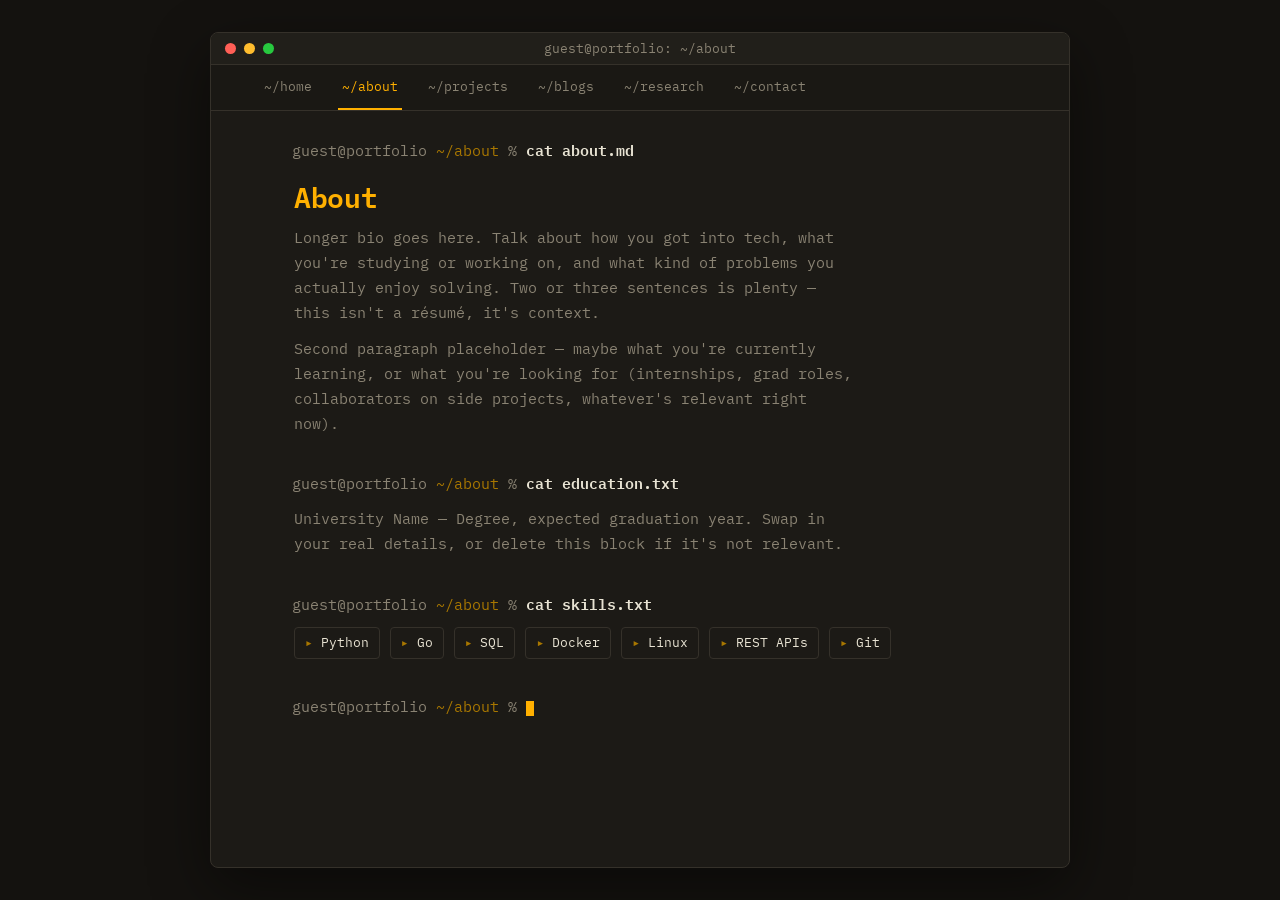
==== about.html @ 6da79bfa "Initial commit" ====
<!DOCTYPE html>
<html lang="en">
<head>
<meta charset="UTF-8">
<meta name="viewport" content="width=device-width, initial-scale=1.0">
<title>About - guest@portfolio</title>
<link rel="stylesheet" href="css/style.css">
</head>
<body data-page="about">

<div class="terminal">

  <div class="titlebar">
    <div class="dots"><span class="dot red"></span><span class="dot yellow"></span><span class="dot green"></span></div>
    <div class="titlebar-name">guest@portfolio: ~/about</div>
  </div>

  <nav class="nav">
    <div class="nav-inner">
      <a class="nav-link" data-page="home" href="index.html">~/home</a>
      <a class="nav-link" data-page="about" href="about.html">~/about</a>
      <a class="nav-link" data-page="projects" href="projects.html">~/projects</a>
      <a class="nav-link" data-page="blogs" href="blogs.html">~/blogs</a>
      <a class="nav-link" data-page="research" href="research.html">~/research</a>
      <a class="nav-link" data-page="contact" href="contact.html">~/contact</a>
    </div>
  </nav>

  <div class="screen">

    <section class="block">
      <p class="prompt">guest@portfolio <span class="path">~/about</span> % <span class="cmd">cat about.md</span></p>
      <div class="output">
        <h1 class="name">About</h1>
        <p class="bio">
          Longer bio goes here. Talk about how you got into tech, what you're
          studying or working on, and what kind of problems you actually enjoy
          solving. Two or three sentences is plenty — this isn't a résumé,
          it's context.
        </p>
        <p class="bio">
          Second paragraph placeholder — maybe what you're currently learning,
          or what you're looking for (internships, grad roles, collaborators
          on side projects, whatever's relevant right now).
        </p>
      </div>
    </section>

    <section class="block">
      <p class="prompt">guest@portfolio <span class="path">~/about</span> % <span class="cmd">cat education.txt</span></p>
      <div class="output">
        <p class="bio">
          University Name — Degree, expected graduation year. Swap in your
          real details, or delete this block if it's not relevant.
        </p>
      </div>
    </section>

    <section class="block">
      <p class="prompt">guest@portfolio <span class="path">~/about</span> % <span class="cmd">cat skills.txt</span></p>
      <div class="output">
        <ul class="skills-list">
          <li>Python</li>
          <li>Go</li>
          <li>SQL</li>
          <li>Docker</li>
          <li>Linux</li>
          <li>REST APIs</li>
          <li>Git</li>
        </ul>
      </div>
    </section>

    <p class="prompt end-prompt">guest@portfolio <span class="path">~/about</span> % <span class="cursor">&nbsp;</span></p>

  </div>
</div>

<script src="js/data.js"></script>
<script src="js/script.js"></script>
</body>
</html>
---- css/style.css ----
@import url('https://fonts.googleapis.com/css2?family=IBM+Plex+Mono:wght@400;500;600&display=swap');

:root {
  --bg: #14120f;
  --panel: #1c1a16;
  --border: #35312a;
  --text: #e8e3d3;
  --dim: #8a8373;
  --amber: #ffb000;
  --amber-dim: #a87700;
  --red: #ff5f56;
  --yellow: #ffbd2e;
  --green: #27c93f;
  --max-width: 760px;
}

* { box-sizing: border-box; }

html, body {
  margin: 0;
  padding: 0;
  background: var(--bg);
  color: var(--text);
  font-family: 'IBM Plex Mono', 'Courier New', monospace;
  font-size: 15px;
  line-height: 1.65;
}

body {
  min-height: 100vh;
  padding: 32px 16px;
  display: flex;
  justify-content: center;
}

.terminal {
  width: 100%;
  max-width: 860px;
  background: var(--panel);
  border: 1px solid var(--border);
  border-radius: 8px;
  overflow: hidden;
  box-shadow: 0 20px 60px rgba(0,0,0,0.45);
}

/* Title bar */
.titlebar {
  display: flex;
  align-items: center;
  padding: 10px 14px;
  background: #211f1a;
  border-bottom: 1px solid var(--border);
  position: relative;
}

.dots { display: flex; gap: 8px; }

.dot { width: 11px; height: 11px; border-radius: 50%; display: inline-block; }
.dot.red { background: var(--red); }
.dot.yellow { background: var(--yellow); }
.dot.green { background: var(--green); }

.titlebar-name {
  position: absolute;
  left: 50%;
  transform: translateX(-50%);
  color: var(--dim);
  font-size: 13px;
}

/* Nav bar — styled like terminal paths */
.nav {
  background: #1a1814;
  border-bottom: 1px solid var(--border);
  padding: 0 32px;
}

.nav-inner {
  max-width: var(--max-width);
  margin: 0 auto;
  display: flex;
  flex-wrap: wrap;
  gap: 4px;
}

.nav-link {
  color: var(--dim);
  text-decoration: none;
  font-size: 13px;
  padding: 11px 4px;
  margin-right: 18px;
  border-bottom: 2px solid transparent;
}

.nav-link:hover,
.nav-link:focus-visible {
  color: var(--text);
}

.nav-link.active {
  color: var(--amber);
  border-bottom-color: var(--amber);
}

/* Screen */
.screen {
  padding: 28px 32px 40px;
  max-width: var(--max-width);
  margin: 0 auto;
}

.line.boot {
  color: var(--dim);
  font-size: 13px;
  margin: 0 0 28px;
}

.block { margin-bottom: 36px; }

.prompt {
  margin: 0 0 10px;
  color: var(--dim);
}

.prompt .path { color: var(--amber-dim); }
.prompt .cmd { color: var(--text); font-weight: 600; }

.output { padding-left: 2px; }

/* whoami / intro block */
.name {
  margin: 0 0 6px;
  font-size: 28px;
  font-weight: 600;
  color: var(--amber);
  letter-spacing: -0.01em;
}

.tagline {
  margin: 0 0 16px;
  color: var(--text);
  font-size: 15px;
}

.bio {
  margin: 0;
  color: var(--dim);
  max-width: 62ch;
}

.bio + .bio { margin-top: 12px; }

.inline-link {
  color: var(--text);
  border-bottom: 1px dotted var(--dim);
  text-decoration: none;
}

.inline-link:hover,
.inline-link:focus-visible {
  color: var(--amber);
  border-color: var(--amber);
}

/* directory listing (Home page nav-as-content) */
.dirlisting {
  margin: 0;
  font-family: inherit;
  font-size: 14px;
  white-space: pre-wrap;
}

.dirlisting a {
  color: var(--text);
  text-decoration: none;
}

.dirlisting a:hover,
.dirlisting a:focus-visible {
  color: var(--amber);
}

.dirlisting .perm { color: var(--dim); }
.dirlisting .dirname { color: var(--amber); }
.dirlisting .filename { color: var(--text); }
.dirlisting .hint { color: var(--dim); }

/* skills list (About page) */
.skills-list {
  list-style: none;
  margin: 0;
  padding: 0;
  display: flex;
  flex-wrap: wrap;
  gap: 8px 10px;
}

.skills-list li {
  border: 1px solid var(--border);
  color: var(--text);
  padding: 4px 10px;
  border-radius: 4px;
  font-size: 13px;
}

.skills-list li::before {
  content: "▸ ";
  color: var(--amber-dim);
}

/* generic entry list (projects / blogs / research) */
.entries-grid {
  display: grid;
  grid-template-columns: 1fr;
  gap: 14px;
}

.entry-card {
  border: 1px solid var(--border);
  border-radius: 6px;
  padding: 16px 18px;
  background: #191713;
}

.entry-card .entry-header {
  display: flex;
  justify-content: space-between;
  align-items: baseline;
  gap: 12px;
  flex-wrap: wrap;
}

.entry-card .entry-name {
  color: var(--amber);
  font-weight: 600;
  font-size: 15px;
}

.entry-card .entry-meta {
  color: var(--dim);
  font-size: 12px;
}

.entry-card .entry-desc {
  color: var(--dim);
  margin: 8px 0 10px;
  font-size: 14px;
}

.entry-footer {
  display: flex;
  justify-content: space-between;
  align-items: center;
  flex-wrap: wrap;
  gap: 8px;
}

.entry-tags {
  display: flex;
  flex-wrap: wrap;
  gap: 6px;
}

.entry-tags span {
  font-size: 12px;
  color: var(--amber-dim);
  border: 1px solid var(--border);
  padding: 2px 8px;
  border-radius: 3px;
}

.entry-links a {
  color: var(--dim);
  font-size: 13px;
  margin-left: 12px;
  text-decoration: none;
  border-bottom: 1px dotted var(--dim);
}

.entry-links a:first-child { margin-left: 0; }

.entry-links a:hover,
.entry-links a:focus-visible {
  color: var(--amber);
  border-color: var(--amber);
}

/* contact list */
.contact-list {
  list-style: none;
  margin: 0;
  padding: 0;
}

.contact-list li {
  margin-bottom: 6px;
}

.contact-list .key {
  color: var(--dim);
  display: inline-block;
  width: 90px;
}

.contact-list a {
  color: var(--text);
  text-decoration: none;
  border-bottom: 1px dotted var(--dim);
}

.contact-list a:hover,
.contact-list a:focus-visible {
  color: var(--amber);
  border-color: var(--amber);
}

/* live prompt + cursor */
.end-prompt { margin-top: 8px; }

.cursor {
  display: inline-block;
  width: 8px;
  height: 15px;
  background: var(--amber);
  vertical-align: text-bottom;
  animation: blink 1s steps(1) infinite;
}

@keyframes blink {
  50% { opacity: 0; }
}

@media (prefers-reduced-motion: reduce) {
  .cursor { animation: none; }
}

/* focus visibility */
a:focus-visible {
  outline: 1px solid var(--amber);
  outline-offset: 2px;
}

/* responsive */
@media (max-width: 600px) {
  .screen { padding: 22px 18px 32px; }
  .nav { padding: 0 18px; }
  .nav-link { margin-right: 12px; }
  .name { font-size: 22px; }
  .titlebar-name { font-size: 12px; }
  .contact-list .key { width: 76px; }
  .entry-footer { flex-direction: column; align-items: flex-start; }
}
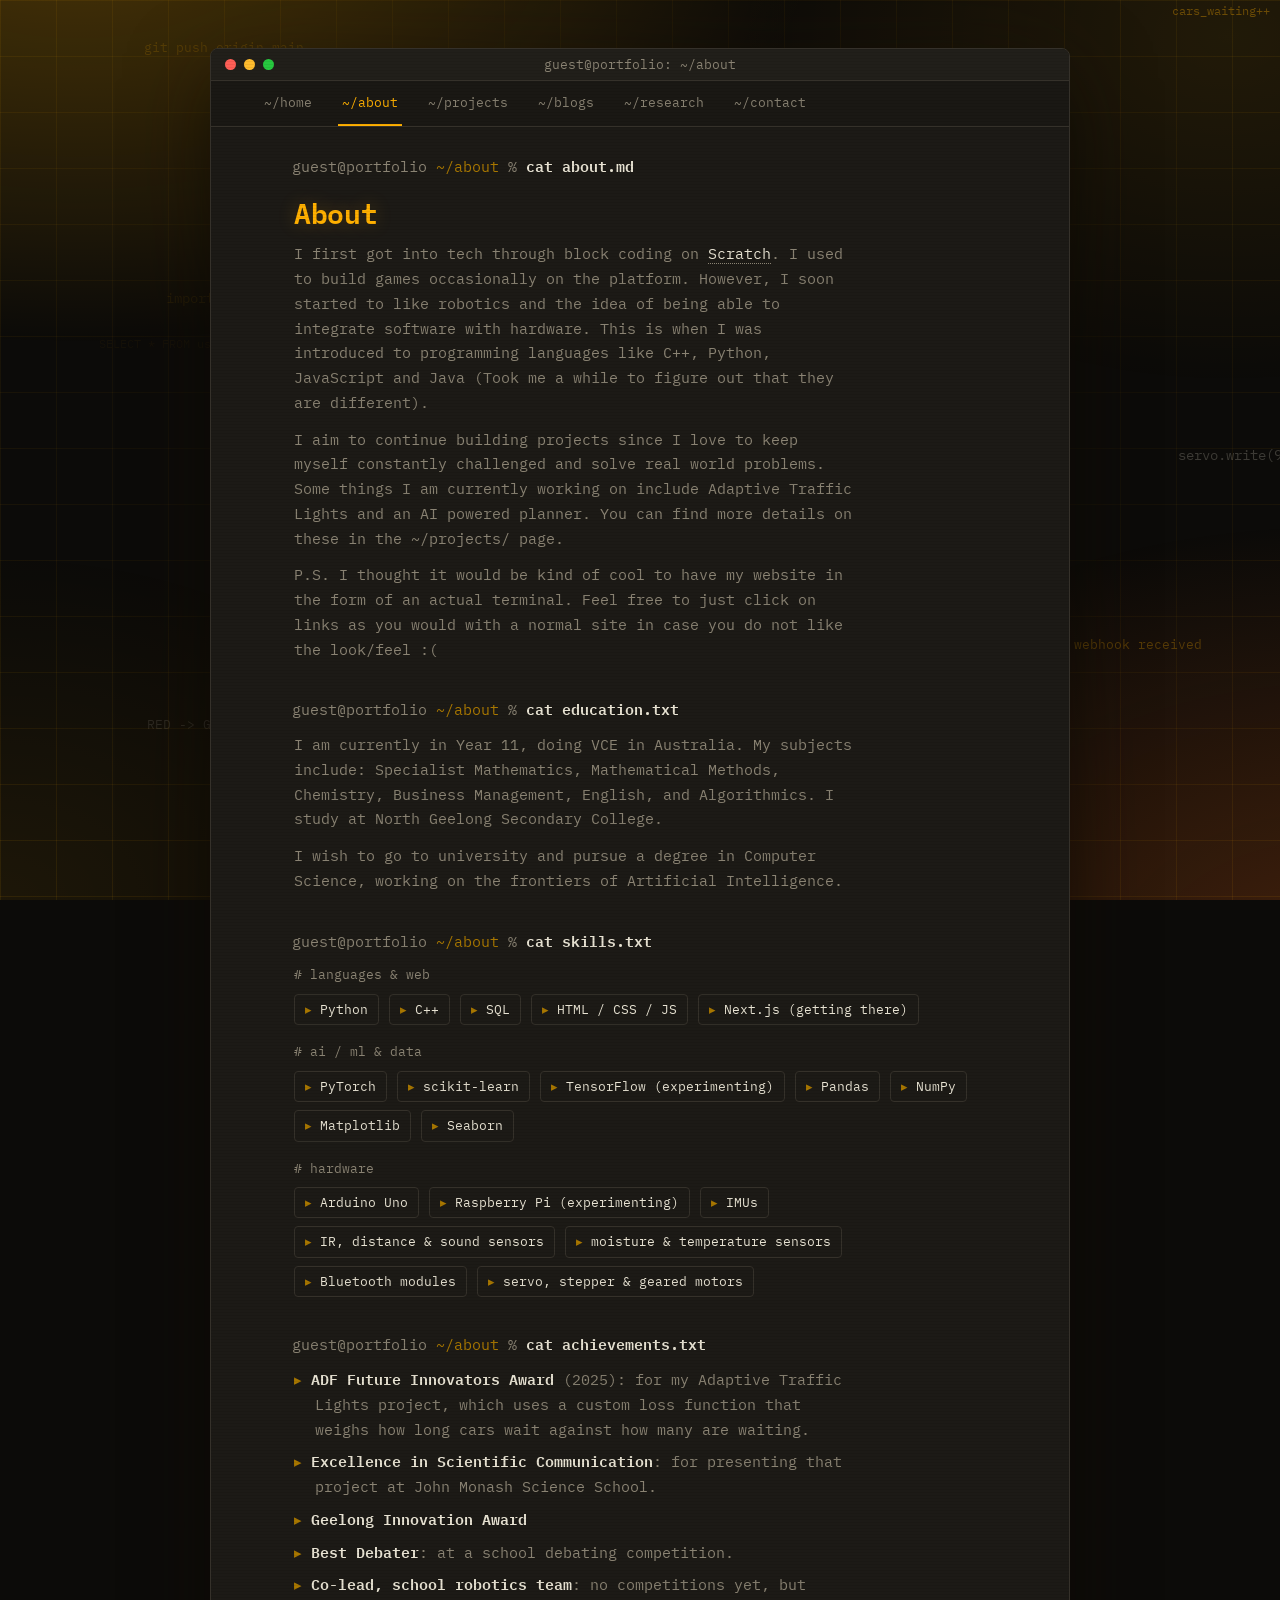
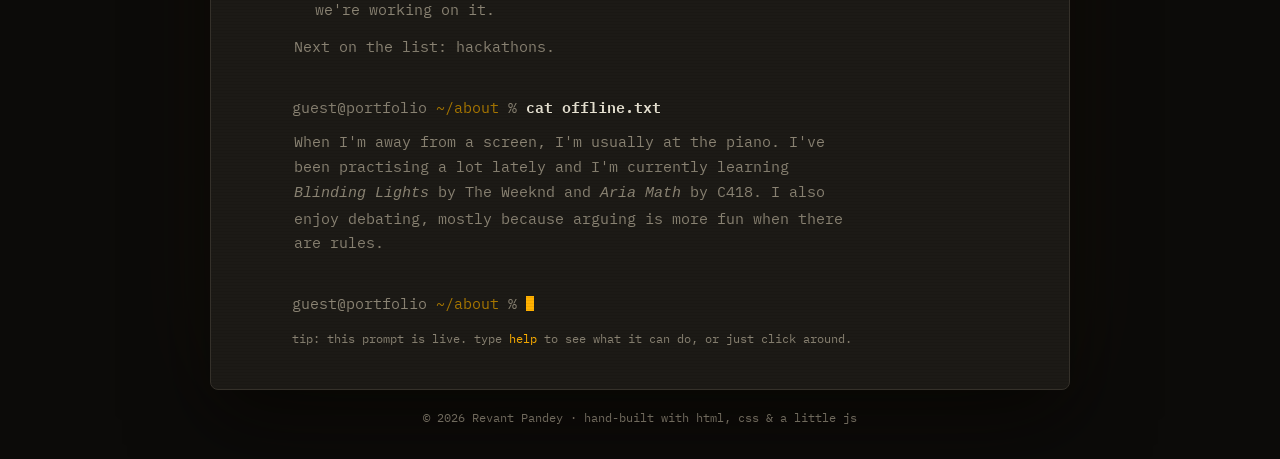
==== commit 3f546874: "Populate site content and add terminal prompt + background - Personal tagline, homepage bio, grouped" ====
--- a/about.html
+++ b/about.html
@@ -3,7 +3,7 @@
 <head>
 <meta charset="UTF-8">
 <meta name="viewport" content="width=device-width, initial-scale=1.0">
-<title>About - guest@portfolio</title>
+<title>about — guest@portfolio</title>
 <link rel="stylesheet" href="css/style.css">
 </head>
 <body data-page="about">
@@ -33,15 +33,23 @@
       <div class="output">
         <h1 class="name">About</h1>
         <p class="bio">
-          Longer bio goes here. Talk about how you got into tech, what you're
-          studying or working on, and what kind of problems you actually enjoy
-          solving. Two or three sentences is plenty — this isn't a résumé,
-          it's context.
+          I first got into tech through block coding on <a class="inline-link" href="https://scratch.mit.edu" target="_blank">Scratch</a>. I used to
+          build games occasionally on the platform. However, I soon started to like
+          robotics and the idea of being able to integrate software with hardware.
+
+          This is when I was introduced to programming languages like C++, Python,
+          JavaScript and Java (Took me a while to figure out that they are different).
         </p>
         <p class="bio">
-          Second paragraph placeholder — maybe what you're currently learning,
-          or what you're looking for (internships, grad roles, collaborators
-          on side projects, whatever's relevant right now).
+          I aim to continue building projects since I love to keep myself constantly
+          challenged and solve real world problems. Some things I am currently working
+          on include Adaptive Traffic Lights and an AI powered planner. You can find
+          more details on these in the ~/projects/ page.
+        </p>
+        <p class="bio">
+          P.S. I thought it would be kind of cool to have my website in the form of an
+          actual terminal. Feel free to just click on links as you would with a normal site
+          in case you do not like the look/feel :(
         </p>
       </div>
     </section>
@@ -50,8 +58,13 @@
       <p class="prompt">guest@portfolio <span class="path">~/about</span> % <span class="cmd">cat education.txt</span></p>
       <div class="output">
         <p class="bio">
-          University Name — Degree, expected graduation year. Swap in your
-          real details, or delete this block if it's not relevant.
+          I am currently in Year 11, doing VCE in Australia. My subjects include:
+          Specialist Mathematics, Mathematical Methods, Chemistry, Business Management,
+          English, and Algorithmics. I study at North Geelong Secondary College.
+        </p>
+        <p class="bio">
+          I wish to go to university and pursue a degree in Computer Science, working
+          on the frontiers of Artificial Intelligence.
         </p>
       </div>
     </section>
@@ -59,15 +72,64 @@
     <section class="block">
       <p class="prompt">guest@portfolio <span class="path">~/about</span> % <span class="cmd">cat skills.txt</span></p>
       <div class="output">
+        <p class="skills-label"># languages &amp; web</p>
         <ul class="skills-list">
           <li>Python</li>
-          <li>Go</li>
+          <li>C++</li>
           <li>SQL</li>
-          <li>Docker</li>
-          <li>Linux</li>
-          <li>REST APIs</li>
-          <li>Git</li>
+          <li>HTML / CSS / JS</li>
+          <li>Next.js (getting there)</li>
         </ul>
+
+        <p class="skills-label"># ai / ml &amp; data</p>
+        <ul class="skills-list">
+          <li>PyTorch</li>
+          <li>scikit-learn</li>
+          <li>TensorFlow (experimenting)</li>
+          <li>Pandas</li>
+          <li>NumPy</li>
+          <li>Matplotlib</li>
+          <li>Seaborn</li>
+        </ul>
+
+        <p class="skills-label"># hardware</p>
+        <ul class="skills-list">
+          <li>Arduino Uno</li>
+          <li>Raspberry Pi (experimenting)</li>
+          <li>IMUs</li>
+          <li>IR, distance &amp; sound sensors</li>
+          <li>moisture &amp; temperature sensors</li>
+          <li>Bluetooth modules</li>
+          <li>servo, stepper &amp; geared motors</li>
+        </ul>
+      </div>
+    </section>
+
+    <section class="block">
+      <p class="prompt">guest@portfolio <span class="path">~/about</span> % <span class="cmd">cat achievements.txt</span></p>
+      <div class="output">
+        <ul class="achievements-list">
+          <li><strong>ADF Future Innovators Award</strong> (2025): for my Adaptive Traffic Lights
+            project, which uses a custom loss function that weighs how long cars wait against how
+            many are waiting.</li>
+          <li><strong>Excellence in Scientific Communication</strong>: for presenting that project at
+            John Monash Science School.</li>
+          <li><strong>Geelong Innovation Award</strong></li>
+          <li><strong>Best Debater</strong>: at a school debating competition.</li>
+          <li><strong>Co-lead, school robotics team</strong>: no competitions yet, but we're working on it.</li>
+        </ul>
+        <p class="bio">Next on the list: hackathons.</p>
+      </div>
+    </section>
+
+    <section class="block">
+      <p class="prompt">guest@portfolio <span class="path">~/about</span> % <span class="cmd">cat offline.txt</span></p>
+      <div class="output">
+        <p class="bio">
+          When I'm away from a screen, I'm usually at the piano. I've been practising a lot lately
+          and I'm currently learning <em>Blinding Lights</em> by The Weeknd and <em>Aria Math</em>
+          by C418. I also enjoy debating, mostly because arguing is more fun when there are rules.
+        </p>
       </div>
     </section>
 
@@ -78,5 +140,7 @@
 
 <script src="js/data.js"></script>
 <script src="js/script.js"></script>
+<script src="js/terminal.js"></script>
+<script src="js/background.js"></script>
 </body>
 </html>
--- a/css/style.css
+++ b/css/style.css
@@ -1,6 +1,7 @@
 @import url('https://fonts.googleapis.com/css2?family=IBM+Plex+Mono:wght@400;500;600&display=swap');
 
 :root {
+  --wall: #0c0b09;
   --bg: #14120f;
   --panel: #1c1a16;
   --border: #35312a;
@@ -8,6 +9,7 @@
   --dim: #8a8373;
   --amber: #ffb000;
   --amber-dim: #a87700;
+  --err: #ff7b72;
   --red: #ff5f56;
   --yellow: #ffbd2e;
   --green: #27c93f;
@@ -16,31 +18,95 @@
 
 * { box-sizing: border-box; }
 
-html, body {
-  margin: 0;
-  padding: 0;
-  background: var(--bg);
+::selection { background: var(--amber); color: #14120f; }
+
+html {
+  background: var(--wall);
   color: var(--text);
   font-family: 'IBM Plex Mono', 'Courier New', monospace;
   font-size: 15px;
   line-height: 1.65;
 }
 
+/* ---------- Page wallpaper ----------
+   Layers (back to front): html colour -> glows (body::before)
+   -> drifting code canvas (.bg-canvas, from background.js) -> grid (body::after).
+   The body itself has NO background, so these layers can't be painted over. */
 body {
+  margin: 0;
   min-height: 100vh;
-  padding: 32px 16px;
-  display: flex;
-  justify-content: center;
+  padding: 48px 16px 32px;
+  display: flex;
+  flex-direction: column;
+  align-items: center;
+  color: var(--text);
+}
+
+/* warm phosphor glows */
+body::before {
+  content: "";
+  position: fixed;
+  inset: 0;
+  z-index: -1;
+  pointer-events: none;
+  background:
+    radial-gradient(1200px 700px at 6% -10%, rgba(255, 176, 0, 0.26), transparent 62%),
+    radial-gradient(1000px 700px at 104% 108%, rgba(222, 96, 20, 0.26), transparent 64%),
+    radial-gradient(700px 500px at 96% 4%, rgba(255, 176, 0, 0.09), transparent 70%),
+    radial-gradient(700px 500px at 0% 100%, rgba(255, 176, 0, 0.07), transparent 70%);
+}
+
+/* blueprint grid, fading out toward the middle (where the terminal sits) */
+body::after {
+  content: "";
+  position: fixed;
+  inset: 0;
+  z-index: -1;
+  pointer-events: none;
+  background-image:
+    linear-gradient(rgba(255, 176, 0, 0.09) 1px, transparent 1px),
+    linear-gradient(90deg, rgba(255, 176, 0, 0.09) 1px, transparent 1px);
+  background-size: 56px 56px;
+  -webkit-mask-image: radial-gradient(ellipse 70% 75% at 50% 45%, transparent 25%, #000 100%);
+  mask-image: radial-gradient(ellipse 70% 75% at 50% 45%, transparent 25%, #000 100%);
+}
+
+.bg-canvas {
+  position: fixed;
+  inset: 0;
+  width: 100%;
+  height: 100%;
+  z-index: -1;
+  pointer-events: none;
 }
 
 .terminal {
+  position: relative;
   width: 100%;
   max-width: 860px;
+  min-height: min(620px, calc(100vh - 120px));
   background: var(--panel);
   border: 1px solid var(--border);
   border-radius: 8px;
   overflow: hidden;
-  box-shadow: 0 20px 60px rgba(0,0,0,0.45);
+  box-shadow:
+    0 30px 80px rgba(0, 0, 0, 0.6),
+    0 0 120px rgba(255, 176, 0, 0.05);
+}
+
+/* very faint scanlines, like a CRT */
+.terminal::after {
+  content: "";
+  position: absolute;
+  inset: 0;
+  pointer-events: none;
+  background: repeating-linear-gradient(
+    to bottom,
+    rgba(0, 0, 0, 0.06) 0,
+    rgba(0, 0, 0, 0.06) 1px,
+    transparent 1px,
+    transparent 3px
+  );
 }
 
 /* Title bar */
@@ -54,7 +120,6 @@
 }
 
 .dots { display: flex; gap: 8px; }
-
 .dot { width: 11px; height: 11px; border-radius: 50%; display: inline-block; }
 .dot.red { background: var(--red); }
 .dot.yellow { background: var(--yellow); }
@@ -90,12 +155,11 @@
   padding: 11px 4px;
   margin-right: 18px;
   border-bottom: 2px solid transparent;
+  transition: color 0.15s ease;
 }
 
 .nav-link:hover,
-.nav-link:focus-visible {
-  color: var(--text);
-}
+.nav-link:focus-visible { color: var(--text); }
 
 .nav-link.active {
   color: var(--amber);
@@ -109,6 +173,21 @@
   margin: 0 auto;
 }
 
+/* gentle staggered entrance */
+.screen > .line,
+.screen > .block {
+  animation: rise 0.45s ease both;
+}
+.screen > :nth-child(1) { animation-delay: 0.02s; }
+.screen > :nth-child(2) { animation-delay: 0.09s; }
+.screen > :nth-child(3) { animation-delay: 0.16s; }
+.screen > :nth-child(4) { animation-delay: 0.23s; }
+
+@keyframes rise {
+  from { opacity: 0; transform: translateY(6px); }
+  to   { opacity: 1; transform: none; }
+}
+
 .line.boot {
   color: var(--dim);
   font-size: 13px;
@@ -122,7 +201,8 @@
   color: var(--dim);
 }
 
-.prompt .path { color: var(--amber-dim); }
+.prompt .path,
+.out-line .path { color: var(--amber-dim); }
 .prompt .cmd { color: var(--text); font-weight: 600; }
 
 .output { padding-left: 2px; }
@@ -134,6 +214,7 @@
   font-weight: 600;
   color: var(--amber);
   letter-spacing: -0.01em;
+  text-shadow: 0 0 18px rgba(255, 176, 0, 0.25);
 }
 
 .tagline {
@@ -175,10 +256,21 @@
   text-decoration: none;
 }
 
+.dirlisting a::after {
+  content: " →";
+  opacity: 0;
+  transition: opacity 0.15s ease;
+}
+
 .dirlisting a:hover,
 .dirlisting a:focus-visible {
   color: var(--amber);
-}
+  text-decoration: underline;
+  text-underline-offset: 3px;
+}
+
+.dirlisting a:hover::after,
+.dirlisting a:focus-visible::after { opacity: 1; }
 
 .dirlisting .perm { color: var(--dim); }
 .dirlisting .dirname { color: var(--amber); }
@@ -208,6 +300,40 @@
   color: var(--amber-dim);
 }
 
+.skills-label {
+  margin: 0 0 8px;
+  color: var(--dim);
+  font-size: 13px;
+}
+
+.skills-list + .skills-label { margin-top: 16px; }
+
+/* achievements list (About page) */
+.achievements-list {
+  list-style: none;
+  margin: 0 0 12px;
+  padding: 0;
+  max-width: 62ch;
+  color: var(--dim);
+}
+
+.achievements-list li {
+  padding-left: 1.4em;
+  text-indent: -1.4em;
+}
+
+.achievements-list li + li { margin-top: 8px; }
+
+.achievements-list li::before {
+  content: "▸ ";
+  color: var(--amber-dim);
+}
+
+.achievements-list strong {
+  color: var(--text);
+  font-weight: 600;
+}
+
 /* generic entry list (projects / blogs / research) */
 .entries-grid {
   display: grid;
@@ -220,6 +346,12 @@
   border-radius: 6px;
   padding: 16px 18px;
   background: #191713;
+  transition: border-color 0.15s ease, transform 0.15s ease;
+}
+
+.entry-card:hover {
+  border-color: var(--amber-dim);
+  transform: translateY(-1px);
 }
 
 .entry-card .entry-header {
@@ -292,9 +424,7 @@
   padding: 0;
 }
 
-.contact-list li {
-  margin-bottom: 6px;
-}
+.contact-list li { margin-bottom: 6px; }
 
 .contact-list .key {
   color: var(--dim);
@@ -314,8 +444,98 @@
   border-color: var(--amber);
 }
 
-/* live prompt + cursor */
-.end-prompt { margin-top: 8px; }
+/* ---------- interactive prompt ---------- */
+.term-log { margin-top: 4px; }
+
+.cmd-log { margin: 0 0 12px; }
+
+.out-line {
+  white-space: pre-wrap;
+  overflow-wrap: anywhere;
+}
+
+.out-line.echo { color: var(--dim); }
+.out-line.echo .cmd { color: var(--text); font-weight: 600; }
+.out-line.dim { color: var(--dim); }
+.out-line.err { color: var(--err); }
+.out-line a,
+.ls-row a {
+  color: var(--text);
+  text-decoration: none;
+  border-bottom: 1px dotted var(--dim);
+}
+.out-line a:hover,
+.ls-row a:hover { color: var(--amber); border-color: var(--amber); }
+
+.hl { color: var(--amber); }
+.dim { color: var(--dim); }
+
+.ls-row {
+  display: flex;
+  flex-wrap: wrap;
+  gap: 2px 22px;
+}
+.ls-row .dirname { color: var(--amber); border-bottom: 0; }
+.ls-row .filename { color: var(--text); }
+
+.help-row {
+  display: grid;
+  grid-template-columns: 12ch 1fr;
+  gap: 0 14px;
+}
+
+.live-prompt {
+  display: flex;
+  align-items: center;
+  margin: 8px 0 0;
+  cursor: text;
+}
+
+.prompt-label {
+  white-space: pre;
+  color: var(--dim);
+  cursor: text;
+}
+
+.prompt-label .path { color: var(--amber-dim); }
+
+.input-wrap {
+  position: relative;
+  flex: 1;
+  min-width: 0;
+  display: flex;
+  align-items: center;
+}
+
+.term-input {
+  width: 100%;
+  padding: 0;
+  border: 0;
+  outline: 0;
+  background: none;
+  color: var(--text);
+  font: inherit;
+  caret-color: var(--amber);
+  caret-shape: block;
+}
+
+/* block cursor shows only while the input is idle and empty */
+.input-wrap .cursor {
+  position: absolute;
+  left: 0;
+  top: 50%;
+  margin-top: -8px;
+  pointer-events: none;
+}
+.term-input:focus + .cursor,
+.term-input:not(:placeholder-shown) + .cursor { display: none; }
+
+.term-hint {
+  margin: 12px 0 0;
+  color: var(--dim);
+  font-size: 12px;
+}
+.term-hint code { color: var(--amber); font-family: inherit; }
 
 .cursor {
   display: inline-block;
@@ -326,12 +546,22 @@
   animation: blink 1s steps(1) infinite;
 }
 
-@keyframes blink {
-  50% { opacity: 0; }
+@keyframes blink { 50% { opacity: 0; } }
+
+.site-footer {
+  margin-top: 18px;
+  color: var(--dim);
+  font-size: 12px;
+  text-align: center;
+  opacity: 0.8;
 }
 
 @media (prefers-reduced-motion: reduce) {
   .cursor { animation: none; }
+  .screen > .line,
+  .screen > .block { animation: none; }
+  .entry-card,
+  .entry-card:hover { transition: none; transform: none; }
 }
 
 /* focus visibility */
@@ -340,8 +570,14 @@
   outline-offset: 2px;
 }
 
+/* touch devices: 16px inputs stop iOS from zooming on focus */
+@media (pointer: coarse) {
+  .term-input { font-size: 16px; }
+}
+
 /* responsive */
 @media (max-width: 600px) {
+  body { padding: 20px 10px 24px; }
   .screen { padding: 22px 18px 32px; }
   .nav { padding: 0 18px; }
   .nav-link { margin-right: 12px; }
@@ -349,4 +585,5 @@
   .titlebar-name { font-size: 12px; }
   .contact-list .key { width: 76px; }
   .entry-footer { flex-direction: column; align-items: flex-start; }
-}
+  .help-row { grid-template-columns: 10ch 1fr; }
+}
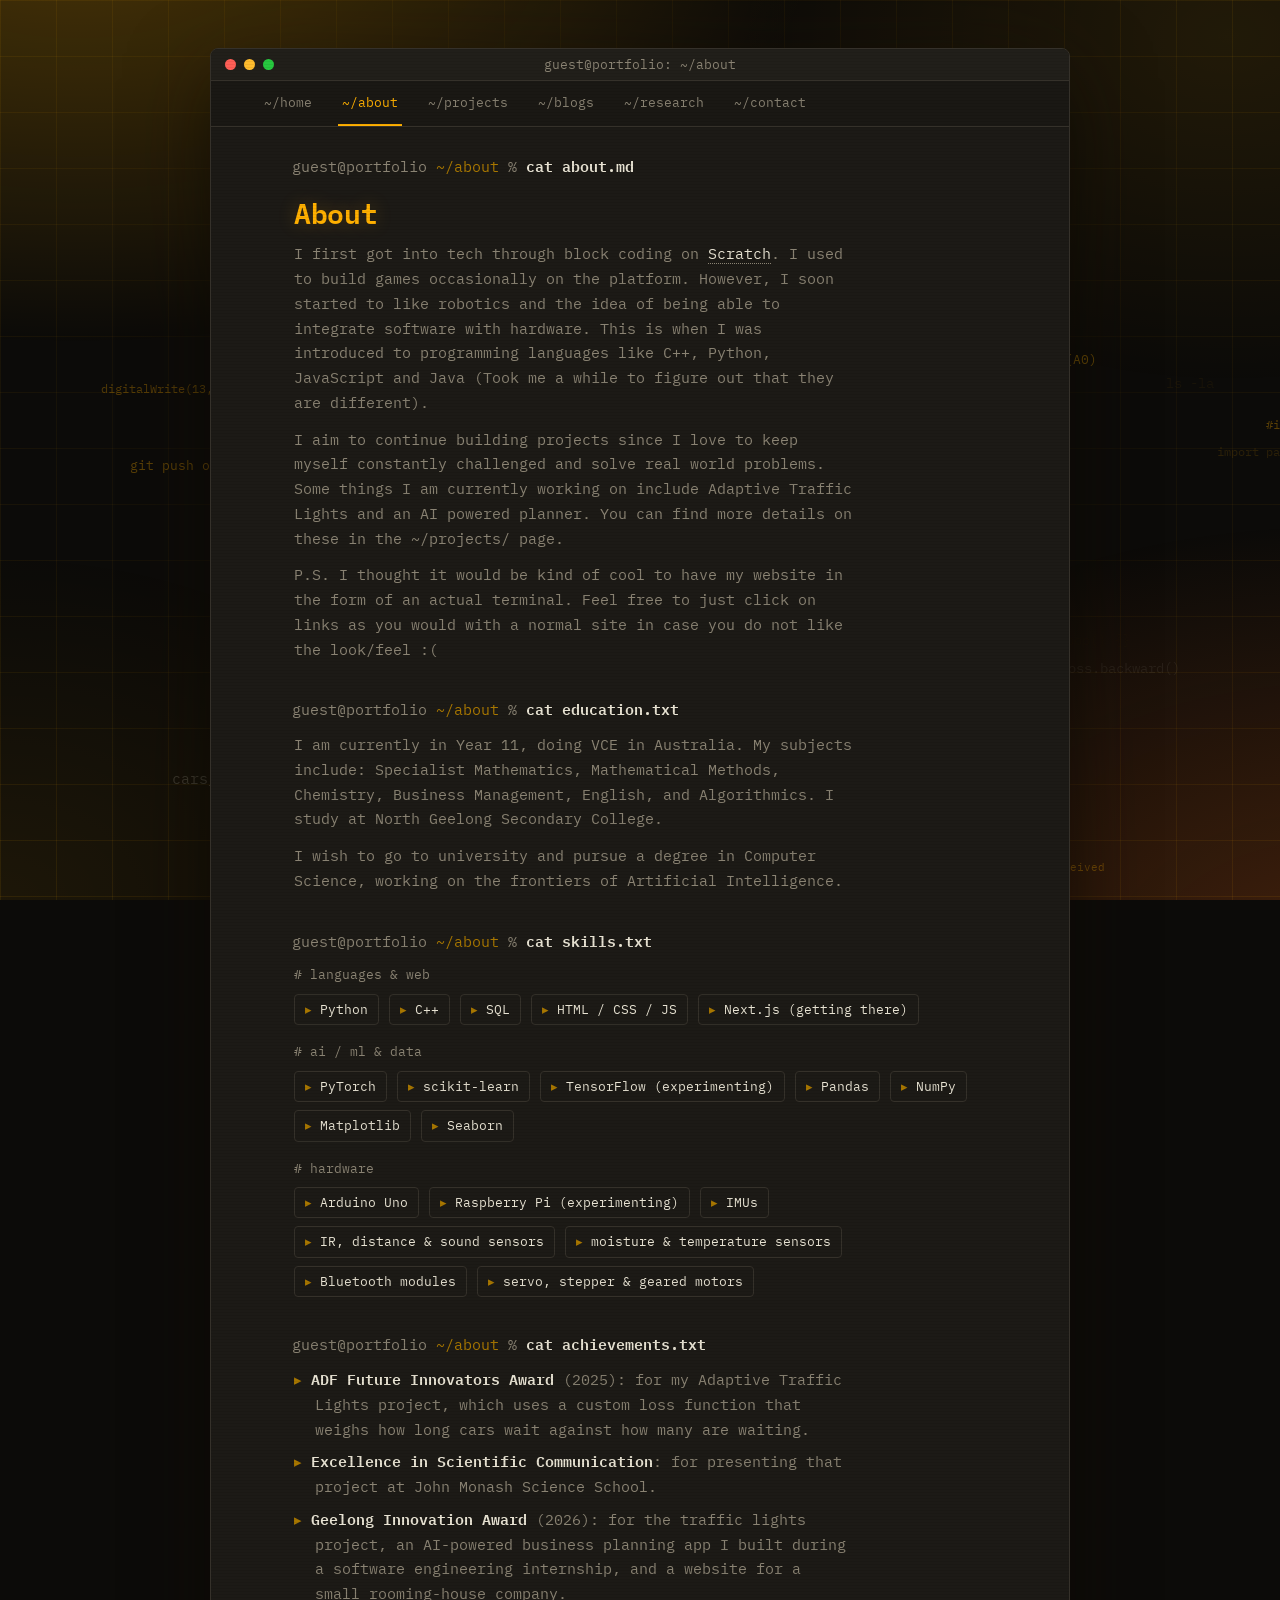
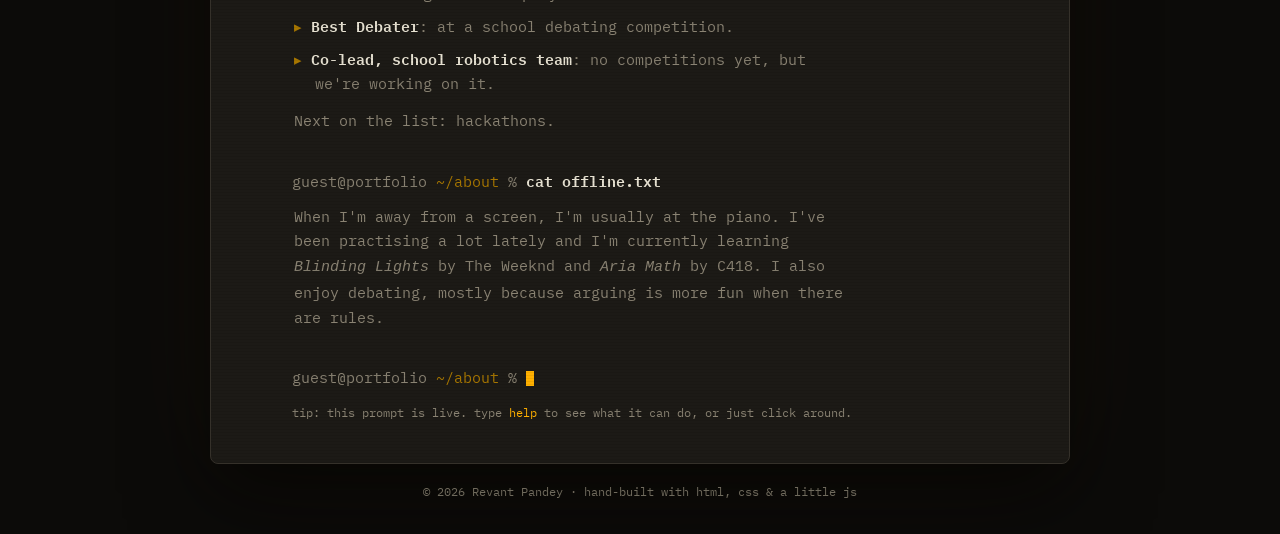
==== commit 02410a18: "Add traffic lights project, blogs coming-soon, stop tracking .idea - Projects: Adaptive Traffic Ligh" ====
--- a/about.html
+++ b/about.html
@@ -114,7 +114,9 @@
             many are waiting.</li>
           <li><strong>Excellence in Scientific Communication</strong>: for presenting that project at
             John Monash Science School.</li>
-          <li><strong>Geelong Innovation Award</strong></li>
+          <li><strong>Geelong Innovation Award</strong> (2026): for the traffic lights project, an
+            AI-powered business planning app I built during a software engineering internship, and a
+            website for a small rooming-house company.</li>
           <li><strong>Best Debater</strong>: at a school debating competition.</li>
           <li><strong>Co-lead, school robotics team</strong>: no competitions yet, but we're working on it.</li>
         </ul>
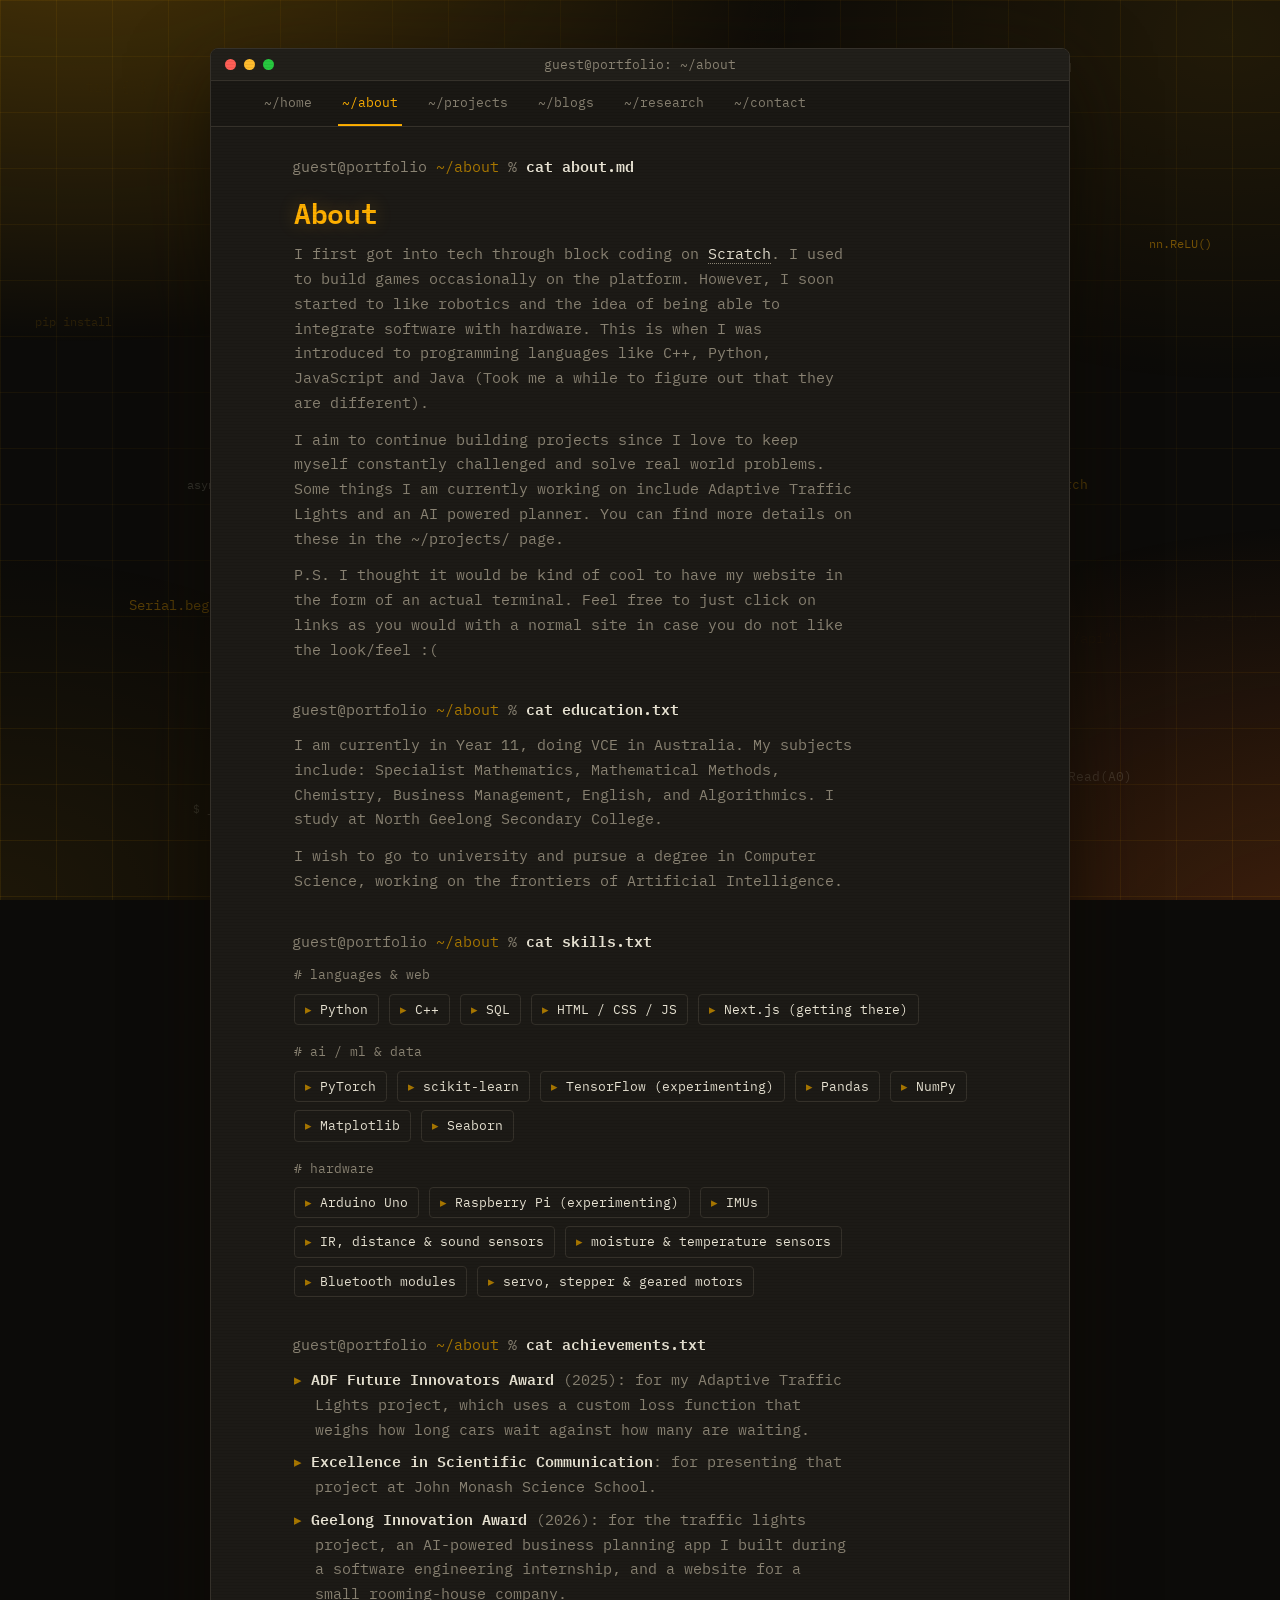
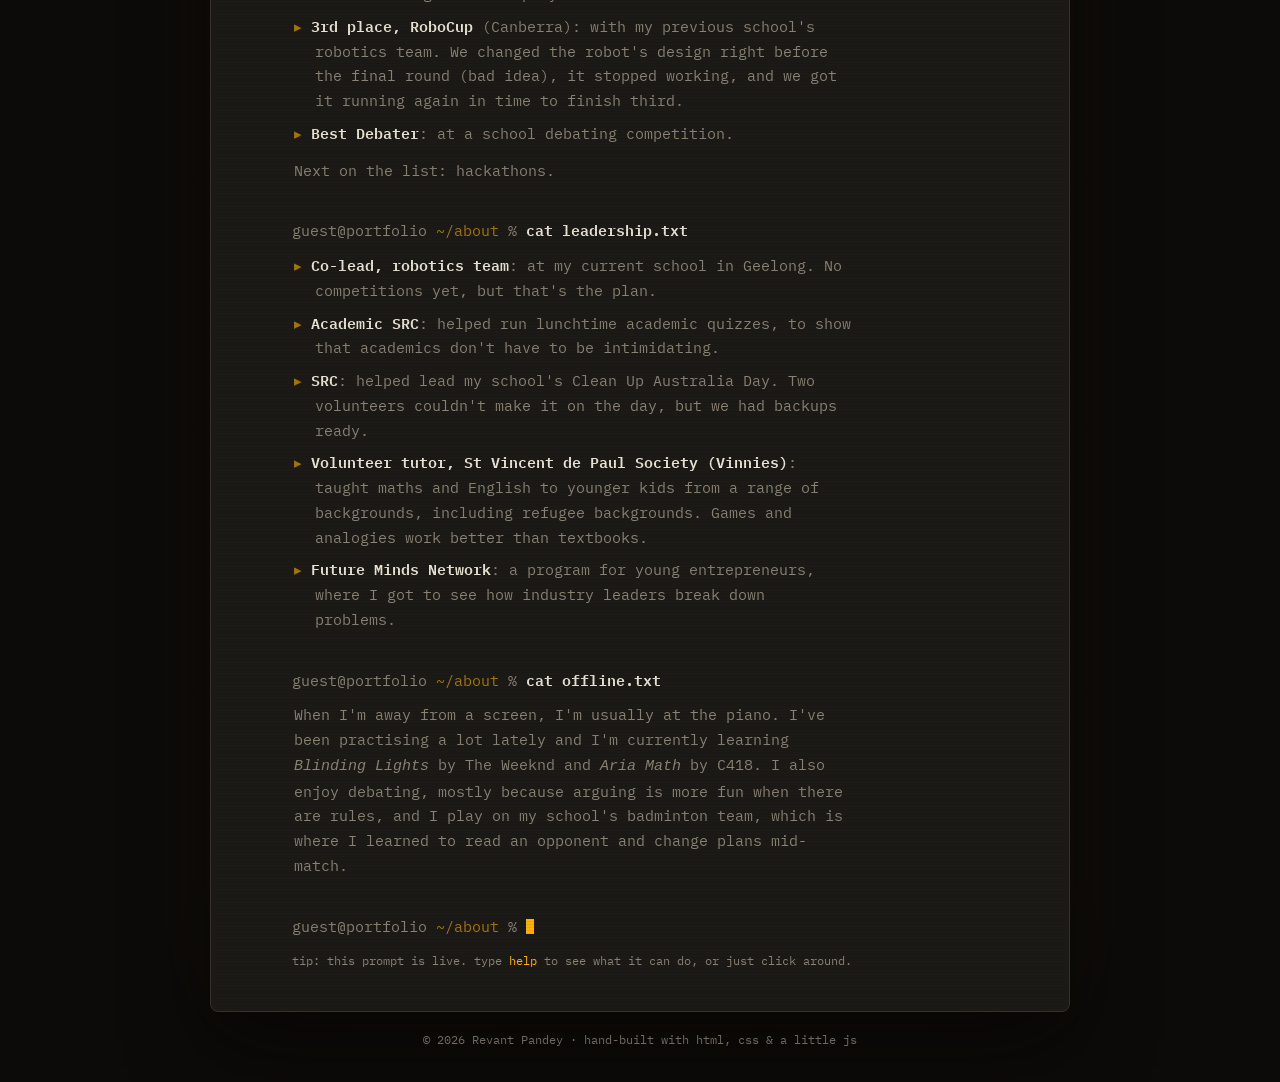
==== commit 3b4455c2: "Add AI planner project, leadership section and RoboCup result - Projects: AI planner; traffic lights" ====
--- a/about.html
+++ b/about.html
@@ -117,10 +117,31 @@
           <li><strong>Geelong Innovation Award</strong> (2026): for the traffic lights project, an
             AI-powered business planning app I built during a software engineering internship, and a
             website for a small rooming-house company.</li>
+          <li><strong>3rd place, RoboCup</strong> (Canberra): with my previous school's robotics team.
+            We changed the robot's design right before the final round (bad idea), it stopped working,
+            and we got it running again in time to finish third.</li>
           <li><strong>Best Debater</strong>: at a school debating competition.</li>
-          <li><strong>Co-lead, school robotics team</strong>: no competitions yet, but we're working on it.</li>
         </ul>
         <p class="bio">Next on the list: hackathons.</p>
+      </div>
+    </section>
+
+    <section class="block">
+      <p class="prompt">guest@portfolio <span class="path">~/about</span> % <span class="cmd">cat leadership.txt</span></p>
+      <div class="output">
+        <ul class="achievements-list">
+          <li><strong>Co-lead, robotics team</strong>: at my current school in Geelong. No competitions
+            yet, but that's the plan.</li>
+          <li><strong>Academic SRC</strong>: helped run lunchtime academic quizzes, to show that
+            academics don't have to be intimidating.</li>
+          <li><strong>SRC</strong>: helped lead my school's Clean Up Australia Day. Two volunteers
+            couldn't make it on the day, but we had backups ready.</li>
+          <li><strong>Volunteer tutor, St Vincent de Paul Society (Vinnies)</strong>: taught maths and
+            English to younger kids from a range of backgrounds, including refugee backgrounds. Games
+            and analogies work better than textbooks.</li>
+          <li><strong>Future Minds Network</strong>: a program for young entrepreneurs, where I got to
+            see how industry leaders break down problems.</li>
+        </ul>
       </div>
     </section>
 
@@ -130,7 +151,9 @@
         <p class="bio">
           When I'm away from a screen, I'm usually at the piano. I've been practising a lot lately
           and I'm currently learning <em>Blinding Lights</em> by The Weeknd and <em>Aria Math</em>
-          by C418. I also enjoy debating, mostly because arguing is more fun when there are rules.
+          by C418. I also enjoy debating, mostly because arguing is more fun when there are rules,
+          and I play on my school's badminton team, which is where I learned to read an opponent
+          and change plans mid-match.
         </p>
       </div>
     </section>
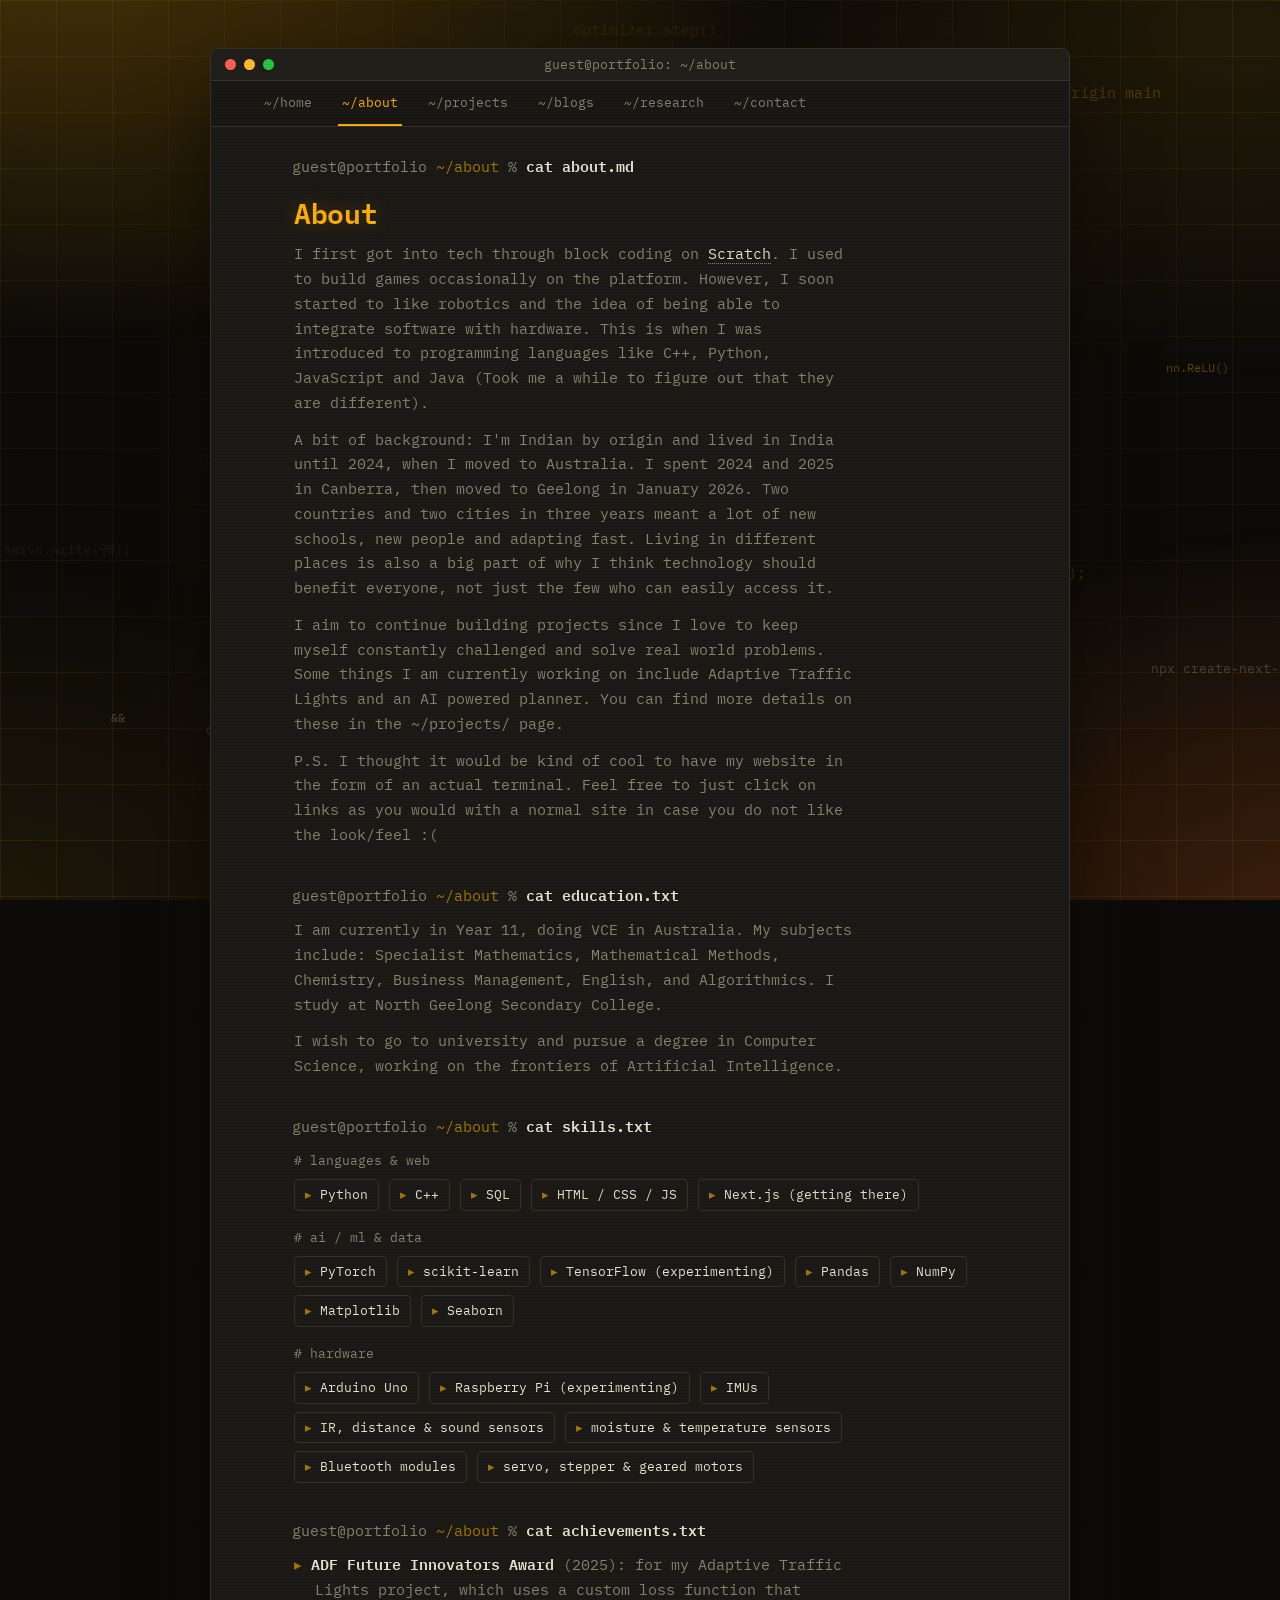
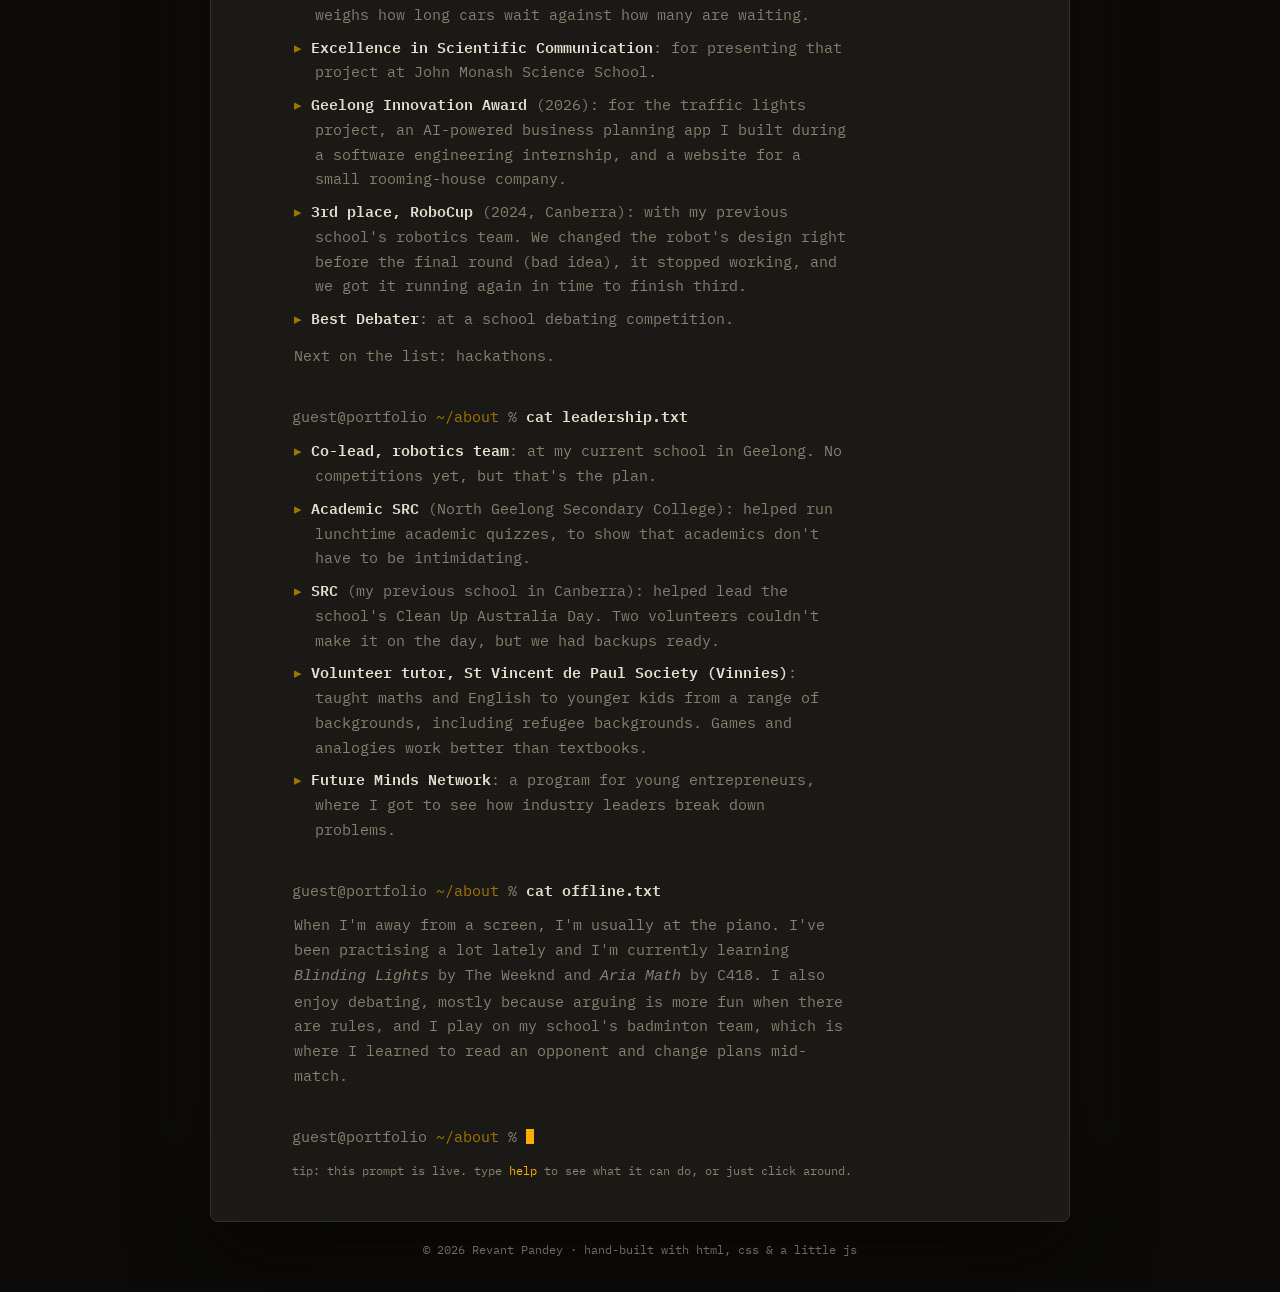
==== commit 6d6200ef: "About: add India -> Canberra -> Geelong background, RoboCup year, SRC schools Co-Authored-By: Claude" ====
--- a/about.html
+++ b/about.html
@@ -39,6 +39,14 @@
 
           This is when I was introduced to programming languages like C++, Python,
           JavaScript and Java (Took me a while to figure out that they are different).
+        </p>
+        <p class="bio">
+          A bit of background: I'm Indian by origin and lived in India until 2024, when
+          I moved to Australia. I spent 2024 and 2025 in Canberra, then moved to Geelong
+          in January 2026. Two countries and two cities in three years meant a lot of new
+          schools, new people and adapting fast. Living in different places is also a
+          big part of why I think technology should benefit everyone, not just the few
+          who can easily access it.
         </p>
         <p class="bio">
           I aim to continue building projects since I love to keep myself constantly
@@ -117,7 +125,7 @@
           <li><strong>Geelong Innovation Award</strong> (2026): for the traffic lights project, an
             AI-powered business planning app I built during a software engineering internship, and a
             website for a small rooming-house company.</li>
-          <li><strong>3rd place, RoboCup</strong> (Canberra): with my previous school's robotics team.
+          <li><strong>3rd place, RoboCup</strong> (2024, Canberra): with my previous school's robotics team.
             We changed the robot's design right before the final round (bad idea), it stopped working,
             and we got it running again in time to finish third.</li>
           <li><strong>Best Debater</strong>: at a school debating competition.</li>
@@ -132,10 +140,10 @@
         <ul class="achievements-list">
           <li><strong>Co-lead, robotics team</strong>: at my current school in Geelong. No competitions
             yet, but that's the plan.</li>
-          <li><strong>Academic SRC</strong>: helped run lunchtime academic quizzes, to show that
-            academics don't have to be intimidating.</li>
-          <li><strong>SRC</strong>: helped lead my school's Clean Up Australia Day. Two volunteers
-            couldn't make it on the day, but we had backups ready.</li>
+          <li><strong>Academic SRC</strong> (North Geelong Secondary College): helped run lunchtime
+            academic quizzes, to show that academics don't have to be intimidating.</li>
+          <li><strong>SRC</strong> (my previous school in Canberra): helped lead the school's Clean Up
+            Australia Day. Two volunteers couldn't make it on the day, but we had backups ready.</li>
           <li><strong>Volunteer tutor, St Vincent de Paul Society (Vinnies)</strong>: taught maths and
             English to younger kids from a range of backgrounds, including refugee backgrounds. Games
             and analogies work better than textbooks.</li>
